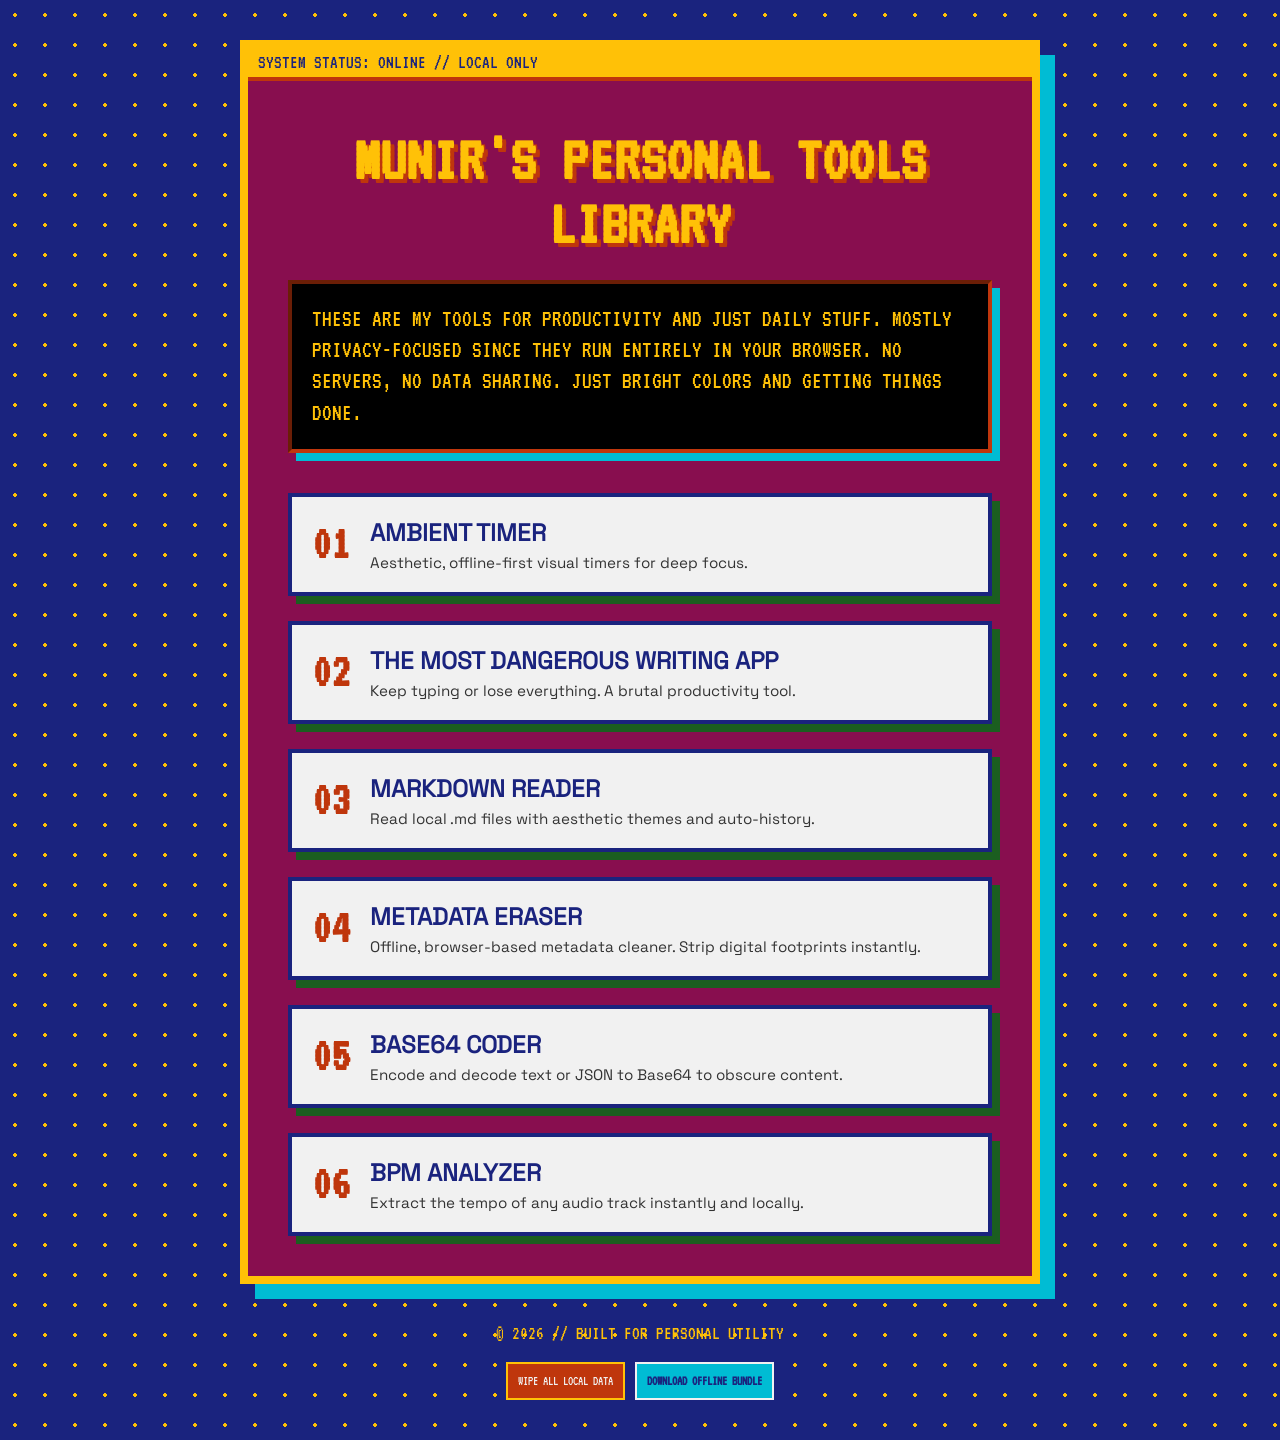
==== index.html @ 00fae7ec "refactor: remove background-remover tool and associated testing scripts" ====
<!DOCTYPE html>
<html lang="en">
<head>
    <meta charset="UTF-8">
    <meta name="viewport" content="width=device-width, initial-scale=1.0">
    <meta name="robots" content="noindex, nofollow">
    <title>Munir's Personal Tools Library</title>
    <link href="assets/css/space-grotesk.css" rel="stylesheet">
    <link href="assets/css/vt323.css" rel="stylesheet">
    
    <script src="assets/js/jszip.min.js"></script>
    <style>
        :root {
            --deep-indigo: #1a237e;
            --marigold: #ffc107;
            --burnt-orange: #bf360c;
            --deep-magenta: #880e4f;
            --vibrant-pink: #c2185b;
            --peacock: #00bcd4;
            --forest-green: #1b5e20;
            --white-silk: #f1f1f1;
        }

        * { box-sizing: border-box; }

        body {
            background-color: var(--deep-indigo);
            /* Retro 90s dot grid pattern using Marigold */
            background-image: radial-gradient(var(--marigold) 2px, transparent 2px);
            background-size: 30px 30px;
            color: var(--white-silk);
            font-family: 'Space Grotesk', sans-serif;
            margin: 0;
            padding: 40px 20px;
            display: flex;
            flex-direction: column;
            align-items: center;
            min-height: 100vh;
        }

        /* The Main 90s Container */
        .hub-container {
            background: var(--deep-magenta);
            border: 8px solid var(--marigold);
            width: 100%;
            max-width: 800px;
            padding: 40px;
            box-shadow: 15px 15px 0px var(--peacock);
            position: relative;
        }

        /* Classic 90s Marquee replacement */
        .status-bar {
            background: var(--marigold);
            color: var(--deep-indigo);
            font-family: 'VT323', monospace;
            font-size: 1.2rem;
            padding: 5px 10px;
            border-bottom: 4px solid var(--burnt-orange);
            position: absolute;
            top: 0;
            left: 0;
            width: 100%;
            text-transform: uppercase;
        }

        h1 {
            font-family: 'VT323', monospace;
            font-size: 4rem;
            color: var(--marigold);
            margin: 40px 0 20px 0;
            text-shadow: 4px 4px var(--burnt-orange);
            line-height: 1;
            text-align: center;
        }

        .intro {
        font-family: 'VT323', monospace;
        font-size: 1.5rem;
        line-height: 1.3;
        text-align: left;
        margin-bottom: 40px;
        background: #000000; /* Harsh black like a terminal */
        color: var(--marigold);
        padding: 20px;
        border: 4px inset var(--burnt-orange); /* Classic 90s 3D inset border */
        text-transform: uppercase;
        box-shadow: 8px 8px 0px var(--peacock);
        }

        /* Directory List */
        .tool-list {
            display: flex;
            flex-direction: column;
            gap: 25px;
        }

        .tool-link {
            text-decoration: none;
            background: var(--white-silk);
            color: var(--deep-indigo);
            padding: 20px;
            display: flex;
            align-items: center;
            border: 4px solid var(--deep-indigo);
            box-shadow: 8px 8px 0px var(--forest-green);
            transition: all 0.1s ease-in-out;
            cursor: pointer;
        }

        .tool-link:hover {
            transform: translate(-4px, -4px);
            box-shadow: 12px 12px 0px var(--peacock);
            background: var(--marigold);
        }

        .tool-link:active {
            transform: translate(4px, 4px);
            box-shadow: 4px 4px 0px var(--burnt-orange);
        }

        .tool-number {
            font-family: 'VT323', monospace;
            font-size: 3rem;
            color: var(--burnt-orange);
            margin-right: 20px;
            font-weight: bold;
        }

        .tool-details {
            display: flex;
            flex-direction: column;
        }

        .tool-title {
            font-size: 1.5rem;
            font-weight: 700;
            text-transform: uppercase;
            margin-bottom: 5px;
        }

        .tool-desc {
            font-size: 0.95rem;
            font-weight: 400;
            color: #333;
        }

        /* Web 1.0 Footer */
        footer {
            margin-top: 40px;
            font-family: 'VT323', monospace;
            font-size: 1.2rem;
            color: var(--marigold);
            text-align: center;
            text-transform: uppercase;
        }
        @media (max-width: 600px) {
            .hub-container { padding: 20px; border-width: 4px; box-shadow: 8px 8px 0px var(--peacock); }
            h1 { font-size: 2.5rem; margin-top: 50px; } /* Extra top margin for the status bar */
            .tool-link { padding: 15px; }
            .tool-number { font-size: 2rem; margin-right: 15px; }
            .tool-title { font-size: 1.2rem; }
        }

        /* Modal for download instructions */
        .download-modal {
            position: fixed;
            inset: 0;
            background: rgba(0, 0, 0, 0.9);
            z-index: 9999;
            display: flex;
            align-items: center;
            justify-content: center;
            padding: 20px;
        }
        .download-modal-content {
            background: var(--deep-indigo);
            border: 6px solid var(--marigold);
            padding: 30px;
            max-width: 500px;
            text-align: center;
            box-shadow: 15px 15px 0px var(--peacock);
        }
        .download-modal h2 {
            font-family: 'VT323', monospace;
            color: var(--marigold);
            font-size: 2.5rem;
            margin-top: 0;
        }
        .download-modal p {
            font-size: 1.1rem;
            line-height: 1.5;
            margin: 20px 0;
        }
        .download-progress {
            height: 10px;
            background: rgba(255, 255, 255, 0.1);
            border: 2px solid var(--marigold);
            margin: 20px 0;
            overflow: hidden;
        }
        #download-bar {
            height: 100%;
            width: 0%;
            background: var(--marigold);
            transition: width 0.3s;
        }
    </style>
</head>
<body>

    <div id="download-modal-container"></div>

    <div class="hub-container">
        <div class="status-bar">System Status: ONLINE // LOCAL ONLY</div>
        
        <h1>MUNIR'S PERSONAL TOOLS LIBRARY</h1>
        
        <p class="intro">
            These are my tools for productivity and just daily stuff. Mostly privacy-focused since they run entirely in your browser. No servers, no data sharing. Just bright colors and getting things done.
        </p>

        <div class="tool-list">
            <a href="ambient-timer.html" class="tool-link">
                <div class="tool-number">01</div>
                <div class="tool-details">
                    <span class="tool-title">Ambient Timer</span>
                    <span class="tool-desc">Aesthetic, offline-first visual timers for deep focus.</span>
                </div>
            </a>

            <a href="dangerous-writer.html" class="tool-link">
                <div class="tool-number">02</div>
                <div class="tool-details">
                    <span class="tool-title">The Most Dangerous Writing App</span>
                    <span class="tool-desc">Keep typing or lose everything. A brutal productivity tool.</span>
                </div>
            </a>

            <a href="md-reader.html" class="tool-link">
                <div class="tool-number">03</div>
                <div class="tool-details">
                    <span class="tool-title">Markdown Reader</span>
                    <span class="tool-desc">Read local .md files with aesthetic themes and auto-history.</span>
                </div>
            </a>

            <a href="metadata-eraser.html" class="tool-link">
                <div class="tool-number">04</div>
                <div class="tool-details">
                    <span class="tool-title">Metadata Eraser</span>
                    <span class="tool-desc">Offline, browser-based metadata cleaner. Strip digital footprints instantly.</span>
                </div>
            </a>

            <a href="base64-coder.html" class="tool-link">
                <div class="tool-number">05</div>
                <div class="tool-details">
                    <span class="tool-title">Base64 Coder</span>
                    <span class="tool-desc">Encode and decode text or JSON to Base64 to obscure content.</span>
                </div>
            </a>

            <a href="bpm_calculator.html" class="tool-link">
                <div class="tool-number">06</div>
                <div class="tool-details">
                    <span class="tool-title">BPM Analyzer</span>
                    <span class="tool-desc">Extract the tempo of any audio track instantly and locally.</span>
                </div>
            </a>
        </div>
    </div>

    <footer>
        &copy; 2026 // Built for personal utility<br><br>
        <div style="display:flex; justify-content:center; gap:10px;">
            <button onclick="wipeAllData()" style="background: var(--burnt-orange); color: var(--white-silk); padding: 10px; border: 2px solid var(--marigold); cursor: pointer; font-family: 'VT323', monospace; text-transform: uppercase;">Wipe All Local Data</button>
            <button onclick="downloadOffline()" style="background: var(--peacock); color: var(--deep-indigo); padding: 10px; border: 2px solid var(--white-silk); cursor: pointer; font-family: 'VT323', monospace; text-transform: uppercase; font-weight: bold;">Download Offline Bundle</button>
        </div>
    </footer>

    <script>
    function wipeAllData() {
        if(confirm("Are you sure? This will delete all saved themes, preferences, and your markdown reading history.")) {
            localStorage.clear();
            sessionStorage.clear();
            alert("All local data has been successfully wiped. System clean.");
            location.reload();
        }
    }

    async function downloadOffline() {
        const modalContainer = document.getElementById('download-modal-container');
        modalContainer.innerHTML = `
            <div class="download-modal">
                <div class="download-modal-content">
                    <h2 id="modal-title">PREPARING BUNDLE...</h2>
                    <p id="modal-status">Gathering all the tools, fonts, and music for you.</p>
                    <div class="download-progress"><div id="download-bar"></div></div>
                    <button id="modal-close" class="hidden" onclick="this.closest('.download-modal').remove()" style="background: var(--peacock); color: var(--deep-indigo); padding: 10px 20px; border: none; cursor: pointer; font-family: 'VT323', monospace; text-transform: uppercase; font-weight: bold; font-size: 1.2rem;">Got it!</button>
                </div>
            </div>
        `;

        const files = [
            'index.html',
            'dangerous-writer.html',
            'metadata-eraser.html',
            'md-reader.html',
            'ambient-timer.html',
            'base64-coder.html',
            'bpm_calculator.html',
            'LICENSE',
            'assets/css/space-grotesk.css',
            'assets/css/vt323.css',
            'assets/js/jszip.min.js',
            'assets/js/marked.min.js',
            'assets/fonts/space-grotesk/space-grotesk-latin-300-normal.woff',
            'assets/fonts/space-grotesk/space-grotesk-latin-300-normal.woff2',
            'assets/fonts/space-grotesk/space-grotesk-latin-400-normal.woff',
            'assets/fonts/space-grotesk/space-grotesk-latin-400-normal.woff2',
            'assets/fonts/space-grotesk/space-grotesk-latin-500-normal.woff',
            'assets/fonts/space-grotesk/space-grotesk-latin-500-normal.woff2',
            'assets/fonts/space-grotesk/space-grotesk-latin-600-normal.woff',
            'assets/fonts/space-grotesk/space-grotesk-latin-600-normal.woff2',
            'assets/fonts/space-grotesk/space-grotesk-latin-700-normal.woff',
            'assets/fonts/space-grotesk/space-grotesk-latin-700-normal.woff2',
            'assets/fonts/space-grotesk/space-grotesk-latin-ext-300-normal.woff',
            'assets/fonts/space-grotesk/space-grotesk-latin-ext-300-normal.woff2',
            'assets/fonts/space-grotesk/space-grotesk-latin-ext-400-normal.woff',
            'assets/fonts/space-grotesk/space-grotesk-latin-ext-400-normal.woff2',
            'assets/fonts/space-grotesk/space-grotesk-latin-ext-500-normal.woff',
            'assets/fonts/space-grotesk/space-grotesk-latin-ext-500-normal.woff2',
            'assets/fonts/space-grotesk/space-grotesk-latin-ext-600-normal.woff',
            'assets/fonts/space-grotesk/space-grotesk-latin-ext-600-normal.woff2',
            'assets/fonts/space-grotesk/space-grotesk-latin-ext-700-normal.woff',
            'assets/fonts/space-grotesk/space-grotesk-latin-ext-700-normal.woff2',
            'assets/fonts/space-grotesk/space-grotesk-vietnamese-300-normal.woff',
            'assets/fonts/space-grotesk/space-grotesk-vietnamese-300-normal.woff2',
            'assets/fonts/space-grotesk/space-grotesk-vietnamese-400-normal.woff',
            'assets/fonts/space-grotesk/space-grotesk-vietnamese-400-normal.woff2',
            'assets/fonts/space-grotesk/space-grotesk-vietnamese-500-normal.woff',
            'assets/fonts/space-grotesk/space-grotesk-vietnamese-500-normal.woff2',
            'assets/fonts/space-grotesk/space-grotesk-vietnamese-600-normal.woff',
            'assets/fonts/space-grotesk/space-grotesk-vietnamese-600-normal.woff2',
            'assets/fonts/space-grotesk/space-grotesk-vietnamese-700-normal.woff',
            'assets/fonts/space-grotesk/space-grotesk-vietnamese-700-normal.woff2',
            'assets/fonts/vt323/vt323-latin-400-normal.woff',
            'assets/fonts/vt323/vt323-latin-400-normal.woff2',
            'assets/fonts/vt323/vt323-latin-ext-400-normal.woff',
            'assets/fonts/vt323/vt323-latin-ext-400-normal.woff2',
            'assets/fonts/vt323/vt323-vietnamese-400-normal.woff',
            'assets/fonts/vt323/vt323-vietnamese-400-normal.woff2',
            'assets/music/audio1.mp3',
            'assets/music/audio2.mp3',
            'assets/music/audio3.mp3',
            'assets/music/audio4.mp3'
        ];

        const zip = new JSZip();
        const bar = document.getElementById('download-bar');
        const status = document.getElementById('modal-status');
        
        try {
            for (let i = 0; i < files.length; i++) {
                const filePath = files[i];
                status.innerText = `Fetching: ${filePath}`;
                const response = await fetch(filePath);
                if (!response.ok) throw new Error(`Failed to fetch ${filePath}`);
                const blob = await response.blob();
                
                // Rename index.html to Launch Tools.html for non-technical users
                const zipPath = filePath === 'index.html' ? 'Launch Tools.html' : filePath;
                zip.file(zipPath, blob);
                
                bar.style.width = `${((i + 1) / files.length) * 100}%`;
            }

            status.innerText = "Compressing bundle...";
            const content = await zip.generateAsync({type: "blob"});
            
            const link = document.createElement('a');
            link.href = URL.createObjectURL(content);
            link.download = "Munirs_Tools_Library.zip";
            link.click();

            document.getElementById('modal-title').innerText = "DOWNLOAD COMPLETE!";
            status.innerHTML = "<strong>Next Steps:</strong><br>1. Unzip the file you just downloaded.<br>2. Open <strong>'Launch Tools.html'</strong> in your browser.<br>3. Bookmark it to use your tools offline anytime!";
            document.getElementById('modal-close').classList.remove('hidden');

        } catch (err) {
            console.error(err);
            status.innerText = "Error creating bundle. Please try again.";
            document.getElementById('modal-close').classList.remove('hidden');
        }
    }
    </script>
</body>
</html>
---- assets/css/space-grotesk.css ----
/* space-grotesk-vietnamese-400-normal */
@font-face {
  font-family: 'Space Grotesk';
  font-style: normal;
  font-display: swap;
  font-weight: 400;
  src: url(../fonts/space-grotesk/space-grotesk-vietnamese-400-normal.woff2) format('woff2'), url(../fonts/space-grotesk/space-grotesk-vietnamese-400-normal.woff) format('woff');
  unicode-range: U+0102-0103,U+0110-0111,U+0128-0129,U+0168-0169,U+01A0-01A1,U+01AF-01B0,U+0300-0301,U+0303-0304,U+0308-0309,U+0323,U+0329,U+1EA0-1EF9,U+20AB;
}

/* space-grotesk-latin-ext-400-normal */
@font-face {
  font-family: 'Space Grotesk';
  font-style: normal;
  font-display: swap;
  font-weight: 400;
  src: url(../fonts/space-grotesk/space-grotesk-latin-ext-400-normal.woff2) format('woff2'), url(../fonts/space-grotesk/space-grotesk-latin-ext-400-normal.woff) format('woff');
  unicode-range: U+0100-02BA,U+02BD-02C5,U+02C7-02CC,U+02CE-02D7,U+02DD-02FF,U+0304,U+0308,U+0329,U+1D00-1DBF,U+1E00-1E9F,U+1EF2-1EFF,U+2020,U+20A0-20AB,U+20AD-20C0,U+2113,U+2C60-2C7F,U+A720-A7FF;
}

/* space-grotesk-latin-400-normal */
@font-face {
  font-family: 'Space Grotesk';
  font-style: normal;
  font-display: swap;
  font-weight: 400;
  src: url(../fonts/space-grotesk/space-grotesk-latin-400-normal.woff2) format('woff2'), url(../fonts/space-grotesk/space-grotesk-latin-400-normal.woff) format('woff');
  unicode-range: U+0000-00FF,U+0131,U+0152-0153,U+02BB-02BC,U+02C6,U+02DA,U+02DC,U+0304,U+0308,U+0329,U+2000-206F,U+20AC,U+2122,U+2191,U+2193,U+2212,U+2215,U+FEFF,U+FFFD;
}
---- assets/css/vt323.css ----
/* vt323-vietnamese-400-normal */
@font-face {
  font-family: 'VT323';
  font-style: normal;
  font-display: swap;
  font-weight: 400;
  src: url(../fonts/vt323/vt323-vietnamese-400-normal.woff2) format('woff2'), url(../fonts/vt323/vt323-vietnamese-400-normal.woff) format('woff');
  unicode-range: U+0102-0103,U+0110-0111,U+0128-0129,U+0168-0169,U+01A0-01A1,U+01AF-01B0,U+0300-0301,U+0303-0304,U+0308-0309,U+0323,U+0329,U+1EA0-1EF9,U+20AB;
}

/* vt323-latin-ext-400-normal */
@font-face {
  font-family: 'VT323';
  font-style: normal;
  font-display: swap;
  font-weight: 400;
  src: url(../fonts/vt323/vt323-latin-ext-400-normal.woff2) format('woff2'), url(../fonts/vt323/vt323-latin-ext-400-normal.woff) format('woff');
  unicode-range: U+0100-02BA,U+02BD-02C5,U+02C7-02CC,U+02CE-02D7,U+02DD-02FF,U+0304,U+0308,U+0329,U+1D00-1DBF,U+1E00-1E9F,U+1EF2-1EFF,U+2020,U+20A0-20AB,U+20AD-20C0,U+2113,U+2C60-2C7F,U+A720-A7FF;
}

/* vt323-latin-400-normal */
@font-face {
  font-family: 'VT323';
  font-style: normal;
  font-display: swap;
  font-weight: 400;
  src: url(../fonts/vt323/vt323-latin-400-normal.woff2) format('woff2'), url(../fonts/vt323/vt323-latin-400-normal.woff) format('woff');
  unicode-range: U+0000-00FF,U+0131,U+0152-0153,U+02BB-02BC,U+02C6,U+02DA,U+02DC,U+0304,U+0308,U+0329,U+2000-206F,U+20AC,U+2122,U+2191,U+2193,U+2212,U+2215,U+FEFF,U+FFFD;
}
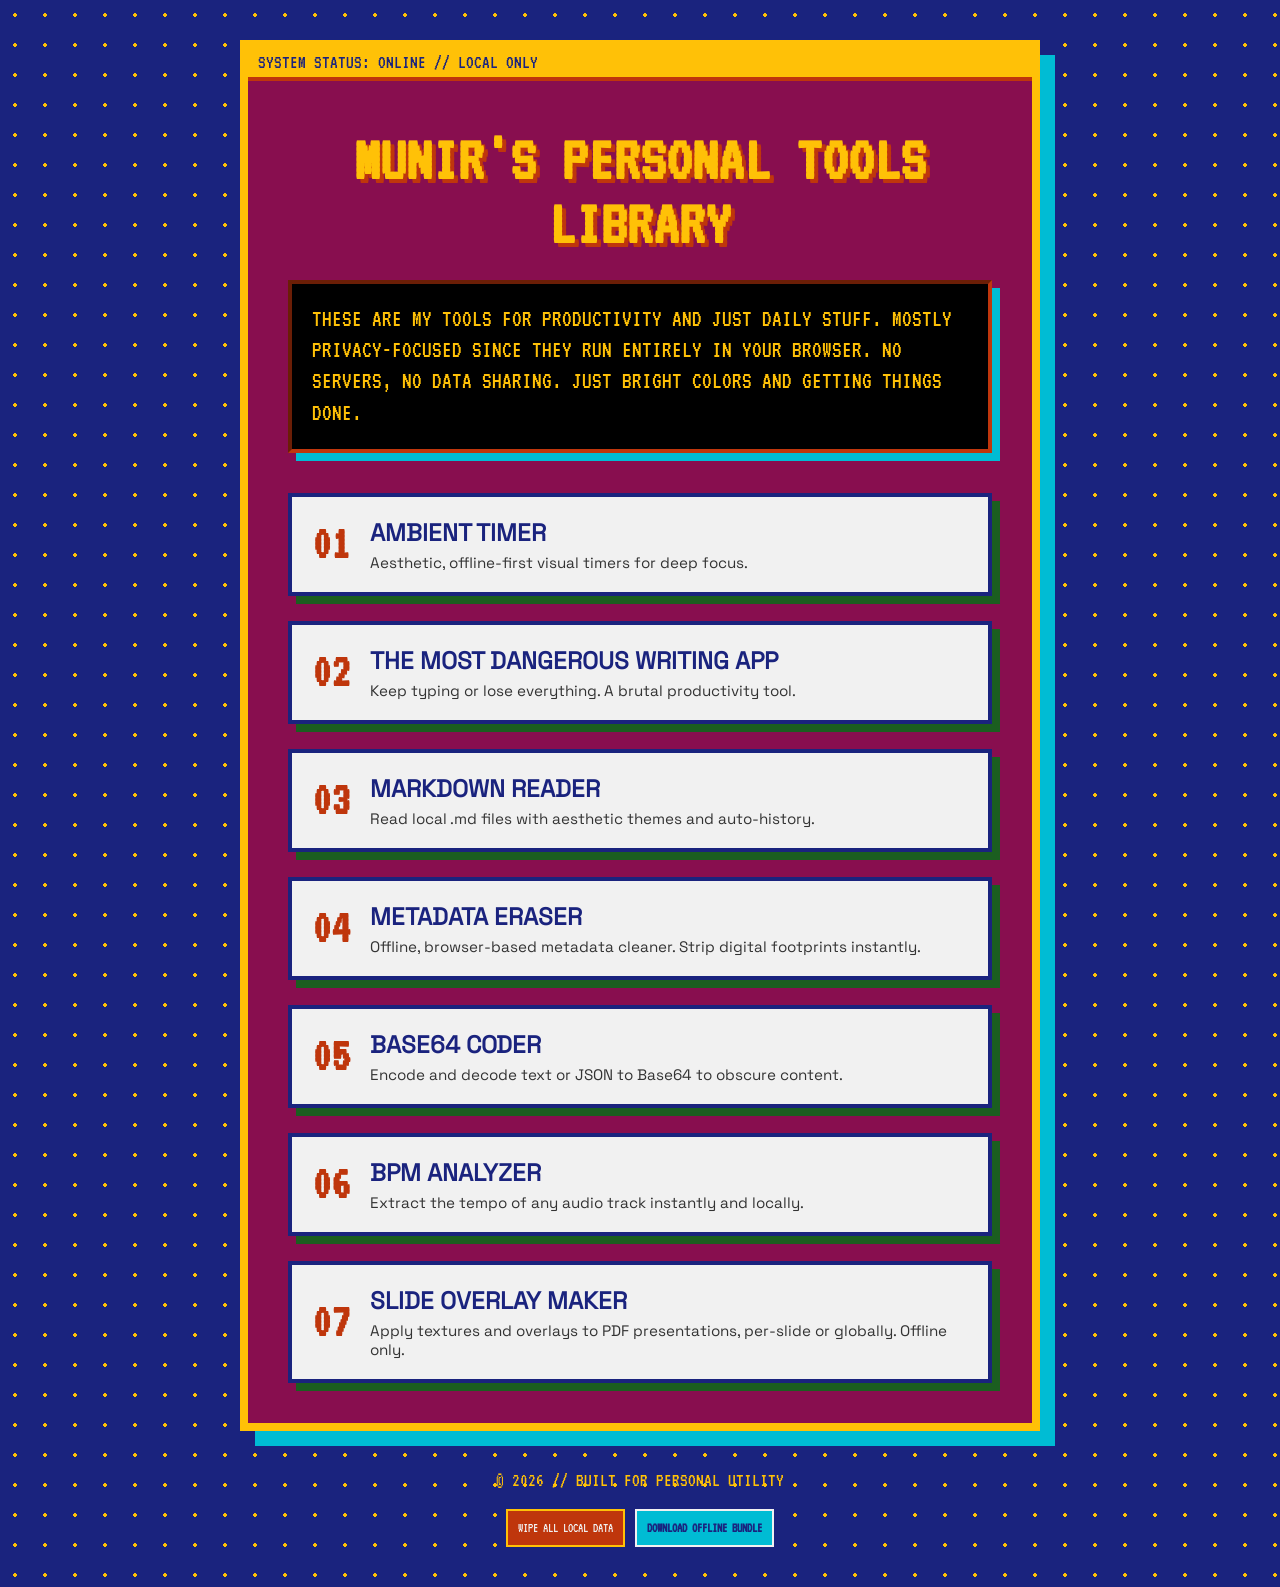
==== commit 12c88c5e: "slide overlay tool added" ====
--- a/index.html
+++ b/index.html
@@ -268,6 +268,14 @@
                     <span class="tool-desc">Extract the tempo of any audio track instantly and locally.</span>
                 </div>
             </a>
+
+            <a href="slide-overlay.html" class="tool-link">
+                <div class="tool-number">07</div>
+                <div class="tool-details">
+                    <span class="tool-title">Slide Overlay Maker</span>
+                    <span class="tool-desc">Apply textures and overlays to PDF presentations, per-slide or globally. Offline only.</span>
+                </div>
+            </a>
         </div>
     </div>
 
@@ -310,6 +318,7 @@
             'ambient-timer.html',
             'base64-coder.html',
             'bpm_calculator.html',
+            'slide-overlay.html',
             'LICENSE',
             'assets/css/space-grotesk.css',
             'assets/css/vt323.css',
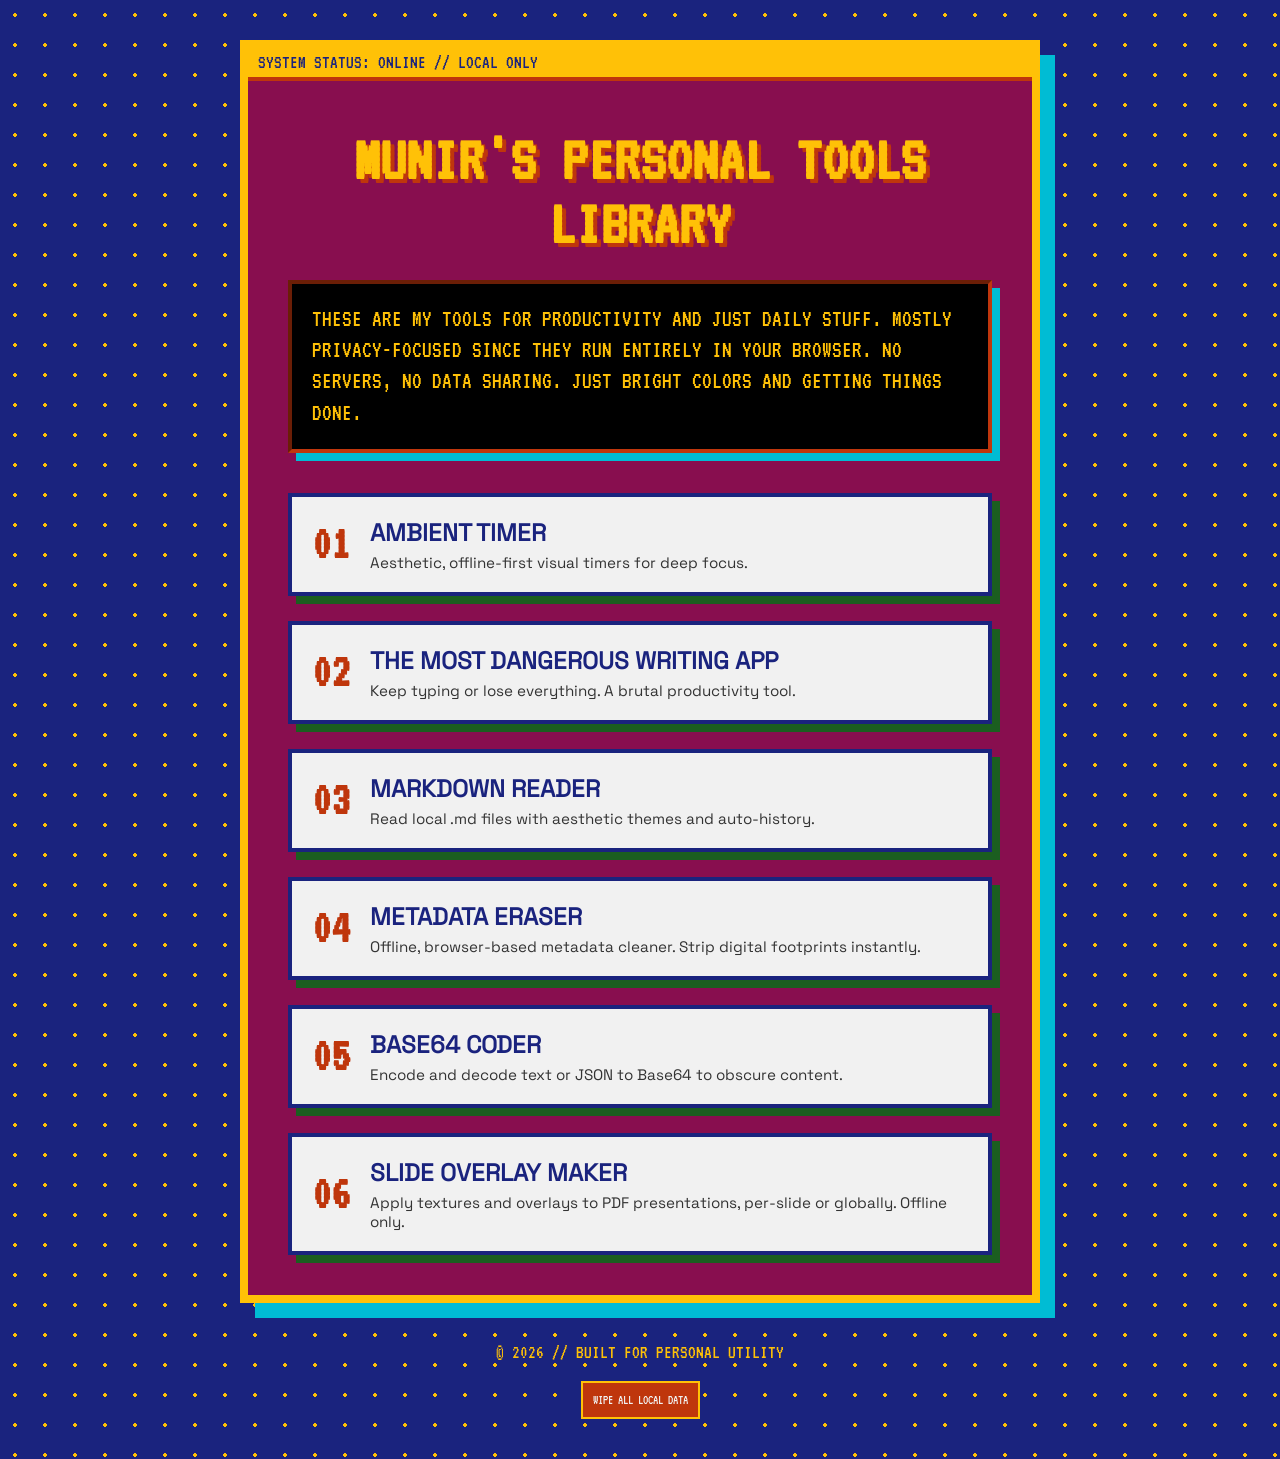
==== commit f3554fff: "feat: add PWA support with service worker, manifest, and consistent back navigation across tools." ====
--- a/index.html
+++ b/index.html
@@ -7,8 +7,7 @@
     <title>Munir's Personal Tools Library</title>
     <link href="assets/css/space-grotesk.css" rel="stylesheet">
     <link href="assets/css/vt323.css" rel="stylesheet">
-    
-    <script src="assets/js/jszip.min.js"></script>
+    <link rel="manifest" href="manifest.json">
     <style>
         :root {
             --deep-indigo: #1a237e;
@@ -261,16 +260,8 @@
                 </div>
             </a>
 
-            <a href="bpm_calculator.html" class="tool-link">
+            <a href="slide-overlay.html" class="tool-link">
                 <div class="tool-number">06</div>
-                <div class="tool-details">
-                    <span class="tool-title">BPM Analyzer</span>
-                    <span class="tool-desc">Extract the tempo of any audio track instantly and locally.</span>
-                </div>
-            </a>
-
-            <a href="slide-overlay.html" class="tool-link">
-                <div class="tool-number">07</div>
                 <div class="tool-details">
                     <span class="tool-title">Slide Overlay Maker</span>
                     <span class="tool-desc">Apply textures and overlays to PDF presentations, per-slide or globally. Offline only.</span>
@@ -283,7 +274,7 @@
         &copy; 2026 // Built for personal utility<br><br>
         <div style="display:flex; justify-content:center; gap:10px;">
             <button onclick="wipeAllData()" style="background: var(--burnt-orange); color: var(--white-silk); padding: 10px; border: 2px solid var(--marigold); cursor: pointer; font-family: 'VT323', monospace; text-transform: uppercase;">Wipe All Local Data</button>
-            <button onclick="downloadOffline()" style="background: var(--peacock); color: var(--deep-indigo); padding: 10px; border: 2px solid var(--white-silk); cursor: pointer; font-family: 'VT323', monospace; text-transform: uppercase; font-weight: bold;">Download Offline Bundle</button>
+            <button id="install-btn" style="display: none; background: var(--peacock); color: var(--deep-indigo); padding: 10px; border: 2px solid var(--white-silk); cursor: pointer; font-family: 'VT323', monospace; text-transform: uppercase; font-weight: bold;">Install Offline App</button>
         </div>
     </footer>
 
@@ -297,112 +288,45 @@
         }
     }
 
-    async function downloadOffline() {
-        const modalContainer = document.getElementById('download-modal-container');
-        modalContainer.innerHTML = `
-            <div class="download-modal">
-                <div class="download-modal-content">
-                    <h2 id="modal-title">PREPARING BUNDLE...</h2>
-                    <p id="modal-status">Gathering all the tools, fonts, and music for you.</p>
-                    <div class="download-progress"><div id="download-bar"></div></div>
-                    <button id="modal-close" class="hidden" onclick="this.closest('.download-modal').remove()" style="background: var(--peacock); color: var(--deep-indigo); padding: 10px 20px; border: none; cursor: pointer; font-family: 'VT323', monospace; text-transform: uppercase; font-weight: bold; font-size: 1.2rem;">Got it!</button>
-                </div>
-            </div>
-        `;
-
-        const files = [
-            'index.html',
-            'dangerous-writer.html',
-            'metadata-eraser.html',
-            'md-reader.html',
-            'ambient-timer.html',
-            'base64-coder.html',
-            'bpm_calculator.html',
-            'slide-overlay.html',
-            'LICENSE',
-            'assets/css/space-grotesk.css',
-            'assets/css/vt323.css',
-            'assets/js/jszip.min.js',
-            'assets/js/marked.min.js',
-            'assets/fonts/space-grotesk/space-grotesk-latin-300-normal.woff',
-            'assets/fonts/space-grotesk/space-grotesk-latin-300-normal.woff2',
-            'assets/fonts/space-grotesk/space-grotesk-latin-400-normal.woff',
-            'assets/fonts/space-grotesk/space-grotesk-latin-400-normal.woff2',
-            'assets/fonts/space-grotesk/space-grotesk-latin-500-normal.woff',
-            'assets/fonts/space-grotesk/space-grotesk-latin-500-normal.woff2',
-            'assets/fonts/space-grotesk/space-grotesk-latin-600-normal.woff',
-            'assets/fonts/space-grotesk/space-grotesk-latin-600-normal.woff2',
-            'assets/fonts/space-grotesk/space-grotesk-latin-700-normal.woff',
-            'assets/fonts/space-grotesk/space-grotesk-latin-700-normal.woff2',
-            'assets/fonts/space-grotesk/space-grotesk-latin-ext-300-normal.woff',
-            'assets/fonts/space-grotesk/space-grotesk-latin-ext-300-normal.woff2',
-            'assets/fonts/space-grotesk/space-grotesk-latin-ext-400-normal.woff',
-            'assets/fonts/space-grotesk/space-grotesk-latin-ext-400-normal.woff2',
-            'assets/fonts/space-grotesk/space-grotesk-latin-ext-500-normal.woff',
-            'assets/fonts/space-grotesk/space-grotesk-latin-ext-500-normal.woff2',
-            'assets/fonts/space-grotesk/space-grotesk-latin-ext-600-normal.woff',
-            'assets/fonts/space-grotesk/space-grotesk-latin-ext-600-normal.woff2',
-            'assets/fonts/space-grotesk/space-grotesk-latin-ext-700-normal.woff',
-            'assets/fonts/space-grotesk/space-grotesk-latin-ext-700-normal.woff2',
-            'assets/fonts/space-grotesk/space-grotesk-vietnamese-300-normal.woff',
-            'assets/fonts/space-grotesk/space-grotesk-vietnamese-300-normal.woff2',
-            'assets/fonts/space-grotesk/space-grotesk-vietnamese-400-normal.woff',
-            'assets/fonts/space-grotesk/space-grotesk-vietnamese-400-normal.woff2',
-            'assets/fonts/space-grotesk/space-grotesk-vietnamese-500-normal.woff',
-            'assets/fonts/space-grotesk/space-grotesk-vietnamese-500-normal.woff2',
-            'assets/fonts/space-grotesk/space-grotesk-vietnamese-600-normal.woff',
-            'assets/fonts/space-grotesk/space-grotesk-vietnamese-600-normal.woff2',
-            'assets/fonts/space-grotesk/space-grotesk-vietnamese-700-normal.woff',
-            'assets/fonts/space-grotesk/space-grotesk-vietnamese-700-normal.woff2',
-            'assets/fonts/vt323/vt323-latin-400-normal.woff',
-            'assets/fonts/vt323/vt323-latin-400-normal.woff2',
-            'assets/fonts/vt323/vt323-latin-ext-400-normal.woff',
-            'assets/fonts/vt323/vt323-latin-ext-400-normal.woff2',
-            'assets/fonts/vt323/vt323-vietnamese-400-normal.woff',
-            'assets/fonts/vt323/vt323-vietnamese-400-normal.woff2',
-            'assets/music/audio1.mp3',
-            'assets/music/audio2.mp3',
-            'assets/music/audio3.mp3',
-            'assets/music/audio4.mp3'
-        ];
-
-        const zip = new JSZip();
-        const bar = document.getElementById('download-bar');
-        const status = document.getElementById('modal-status');
-        
-        try {
-            for (let i = 0; i < files.length; i++) {
-                const filePath = files[i];
-                status.innerText = `Fetching: ${filePath}`;
-                const response = await fetch(filePath);
-                if (!response.ok) throw new Error(`Failed to fetch ${filePath}`);
-                const blob = await response.blob();
-                
-                // Rename index.html to Launch Tools.html for non-technical users
-                const zipPath = filePath === 'index.html' ? 'Launch Tools.html' : filePath;
-                zip.file(zipPath, blob);
-                
-                bar.style.width = `${((i + 1) / files.length) * 100}%`;
-            }
-
-            status.innerText = "Compressing bundle...";
-            const content = await zip.generateAsync({type: "blob"});
-            
-            const link = document.createElement('a');
-            link.href = URL.createObjectURL(content);
-            link.download = "Munirs_Tools_Library.zip";
-            link.click();
-
-            document.getElementById('modal-title').innerText = "DOWNLOAD COMPLETE!";
-            status.innerHTML = "<strong>Next Steps:</strong><br>1. Unzip the file you just downloaded.<br>2. Open <strong>'Launch Tools.html'</strong> in your browser.<br>3. Bookmark it to use your tools offline anytime!";
-            document.getElementById('modal-close').classList.remove('hidden');
-
-        } catch (err) {
-            console.error(err);
-            status.innerText = "Error creating bundle. Please try again.";
-            document.getElementById('modal-close').classList.remove('hidden');
-        }
+    // Service Worker Registration
+    if ('serviceWorker' in navigator) {
+        window.addEventListener('load', () => {
+            navigator.serviceWorker.register('./sw.js')
+                .then(reg => console.log('Service Worker registered successfully!', reg.scope))
+                .catch(err => console.error('Service Worker registration failed:', err));
+        });
     }
+
+    // PWA Install Prompt
+    let deferredPrompt;
+    const installBtn = document.getElementById('install-btn');
+
+    window.addEventListener('beforeinstallprompt', (e) => {
+        // Prevent Chrome 67 and earlier from automatically showing the prompt
+        e.preventDefault();
+        // Stash the event so it can be triggered later.
+        deferredPrompt = e;
+        // Update UI to notify the user they can install the PWA
+        installBtn.style.display = 'block';
+    });
+
+    installBtn.addEventListener('click', async () => {
+        if (!deferredPrompt) return;
+        // Show the prompt
+        deferredPrompt.prompt();
+        // Wait for the user to respond to the prompt
+        const { outcome } = await deferredPrompt.userChoice;
+        console.log(`User response to the install prompt: ${outcome}`);
+        // We've used the prompt, and can't use it again
+        deferredPrompt = null;
+        // Hide the install button
+        installBtn.style.display = 'none';
+    });
+
+    window.addEventListener('appinstalled', (evt) => {
+        console.log('PWA was installed successfully!');
+        installBtn.style.display = 'none';
+    });
     </script>
 </body>
 </html>
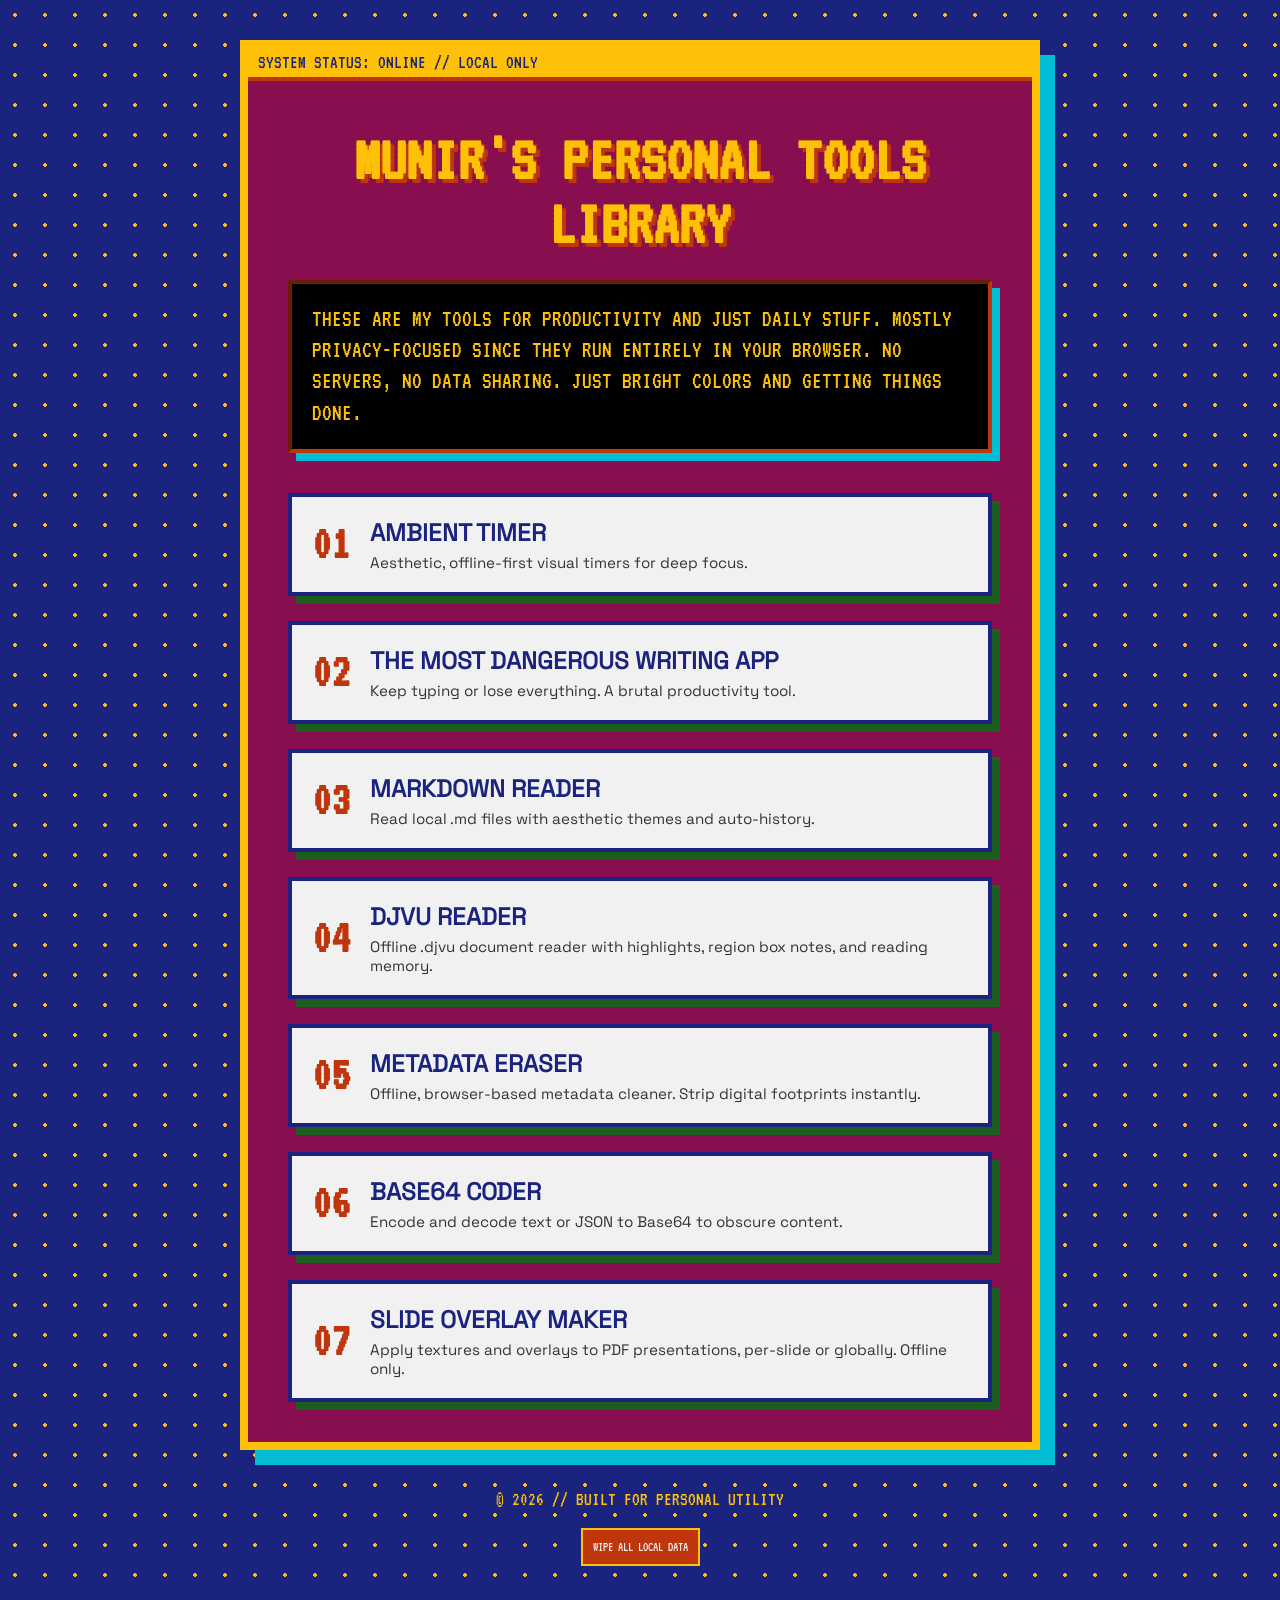
==== commit 3fce9d70: "feat: add offline DJVU document reader tool" ====
--- a/index.html
+++ b/index.html
@@ -244,8 +244,16 @@
                 </div>
             </a>
 
+            <a href="djvu-reader.html" class="tool-link">
+                <div class="tool-number">04</div>
+                <div class="tool-details">
+                    <span class="tool-title">DJVU Reader</span>
+                    <span class="tool-desc">Offline .djvu document reader with highlights, region box notes, and reading memory.</span>
+                </div>
+            </a>
+
             <a href="metadata-eraser.html" class="tool-link">
-                <div class="tool-number">04</div>
+                <div class="tool-number">05</div>
                 <div class="tool-details">
                     <span class="tool-title">Metadata Eraser</span>
                     <span class="tool-desc">Offline, browser-based metadata cleaner. Strip digital footprints instantly.</span>
@@ -253,7 +261,7 @@
             </a>
 
             <a href="base64-coder.html" class="tool-link">
-                <div class="tool-number">05</div>
+                <div class="tool-number">06</div>
                 <div class="tool-details">
                     <span class="tool-title">Base64 Coder</span>
                     <span class="tool-desc">Encode and decode text or JSON to Base64 to obscure content.</span>
@@ -261,7 +269,7 @@
             </a>
 
             <a href="slide-overlay.html" class="tool-link">
-                <div class="tool-number">06</div>
+                <div class="tool-number">07</div>
                 <div class="tool-details">
                     <span class="tool-title">Slide Overlay Maker</span>
                     <span class="tool-desc">Apply textures and overlays to PDF presentations, per-slide or globally. Offline only.</span>
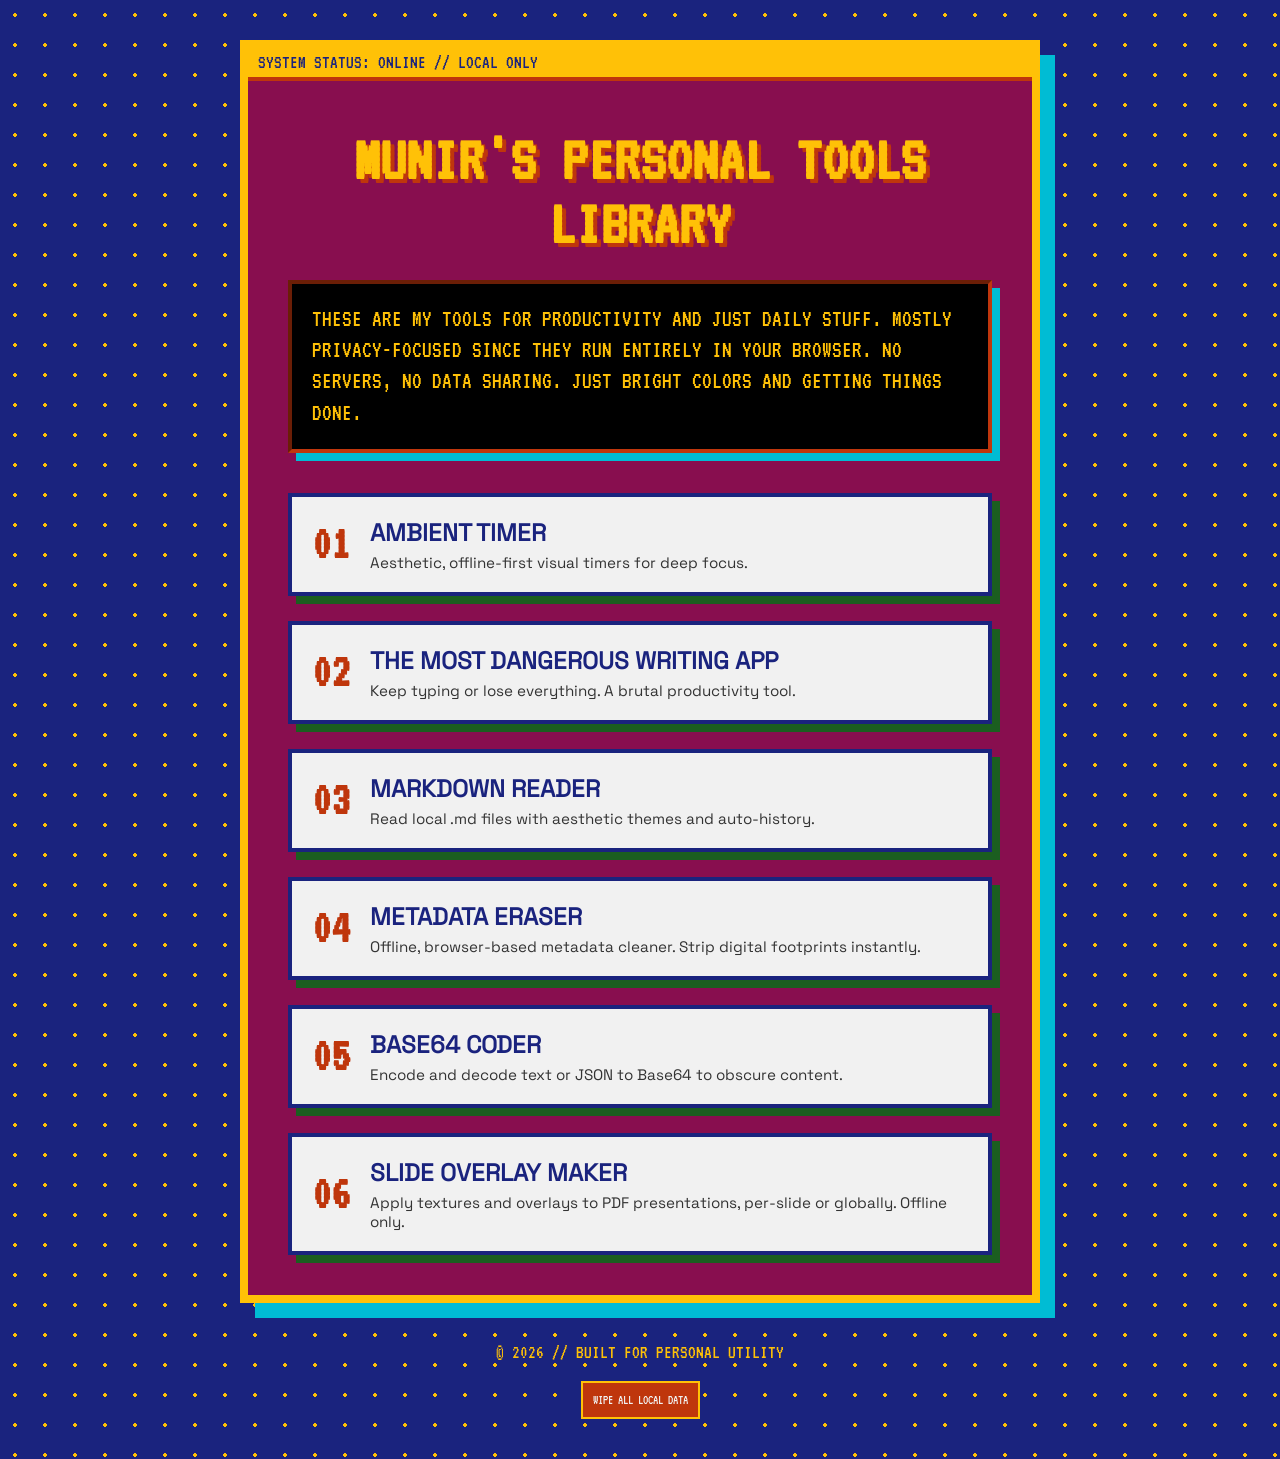
==== commit 20314df3: "fix: resolve DjVu selector pathing to fallback to DjVu.Viewer dynamically" ====
--- a/index.html
+++ b/index.html
@@ -244,16 +244,8 @@
                 </div>
             </a>
 
-            <a href="djvu-reader.html" class="tool-link">
+            <a href="metadata-eraser.html" class="tool-link">
                 <div class="tool-number">04</div>
-                <div class="tool-details">
-                    <span class="tool-title">DJVU Reader</span>
-                    <span class="tool-desc">Offline .djvu document reader with highlights, region box notes, and reading memory.</span>
-                </div>
-            </a>
-
-            <a href="metadata-eraser.html" class="tool-link">
-                <div class="tool-number">05</div>
                 <div class="tool-details">
                     <span class="tool-title">Metadata Eraser</span>
                     <span class="tool-desc">Offline, browser-based metadata cleaner. Strip digital footprints instantly.</span>
@@ -261,7 +253,7 @@
             </a>
 
             <a href="base64-coder.html" class="tool-link">
-                <div class="tool-number">06</div>
+                <div class="tool-number">05</div>
                 <div class="tool-details">
                     <span class="tool-title">Base64 Coder</span>
                     <span class="tool-desc">Encode and decode text or JSON to Base64 to obscure content.</span>
@@ -269,7 +261,7 @@
             </a>
 
             <a href="slide-overlay.html" class="tool-link">
-                <div class="tool-number">07</div>
+                <div class="tool-number">06</div>
                 <div class="tool-details">
                     <span class="tool-title">Slide Overlay Maker</span>
                     <span class="tool-desc">Apply textures and overlays to PDF presentations, per-slide or globally. Offline only.</span>
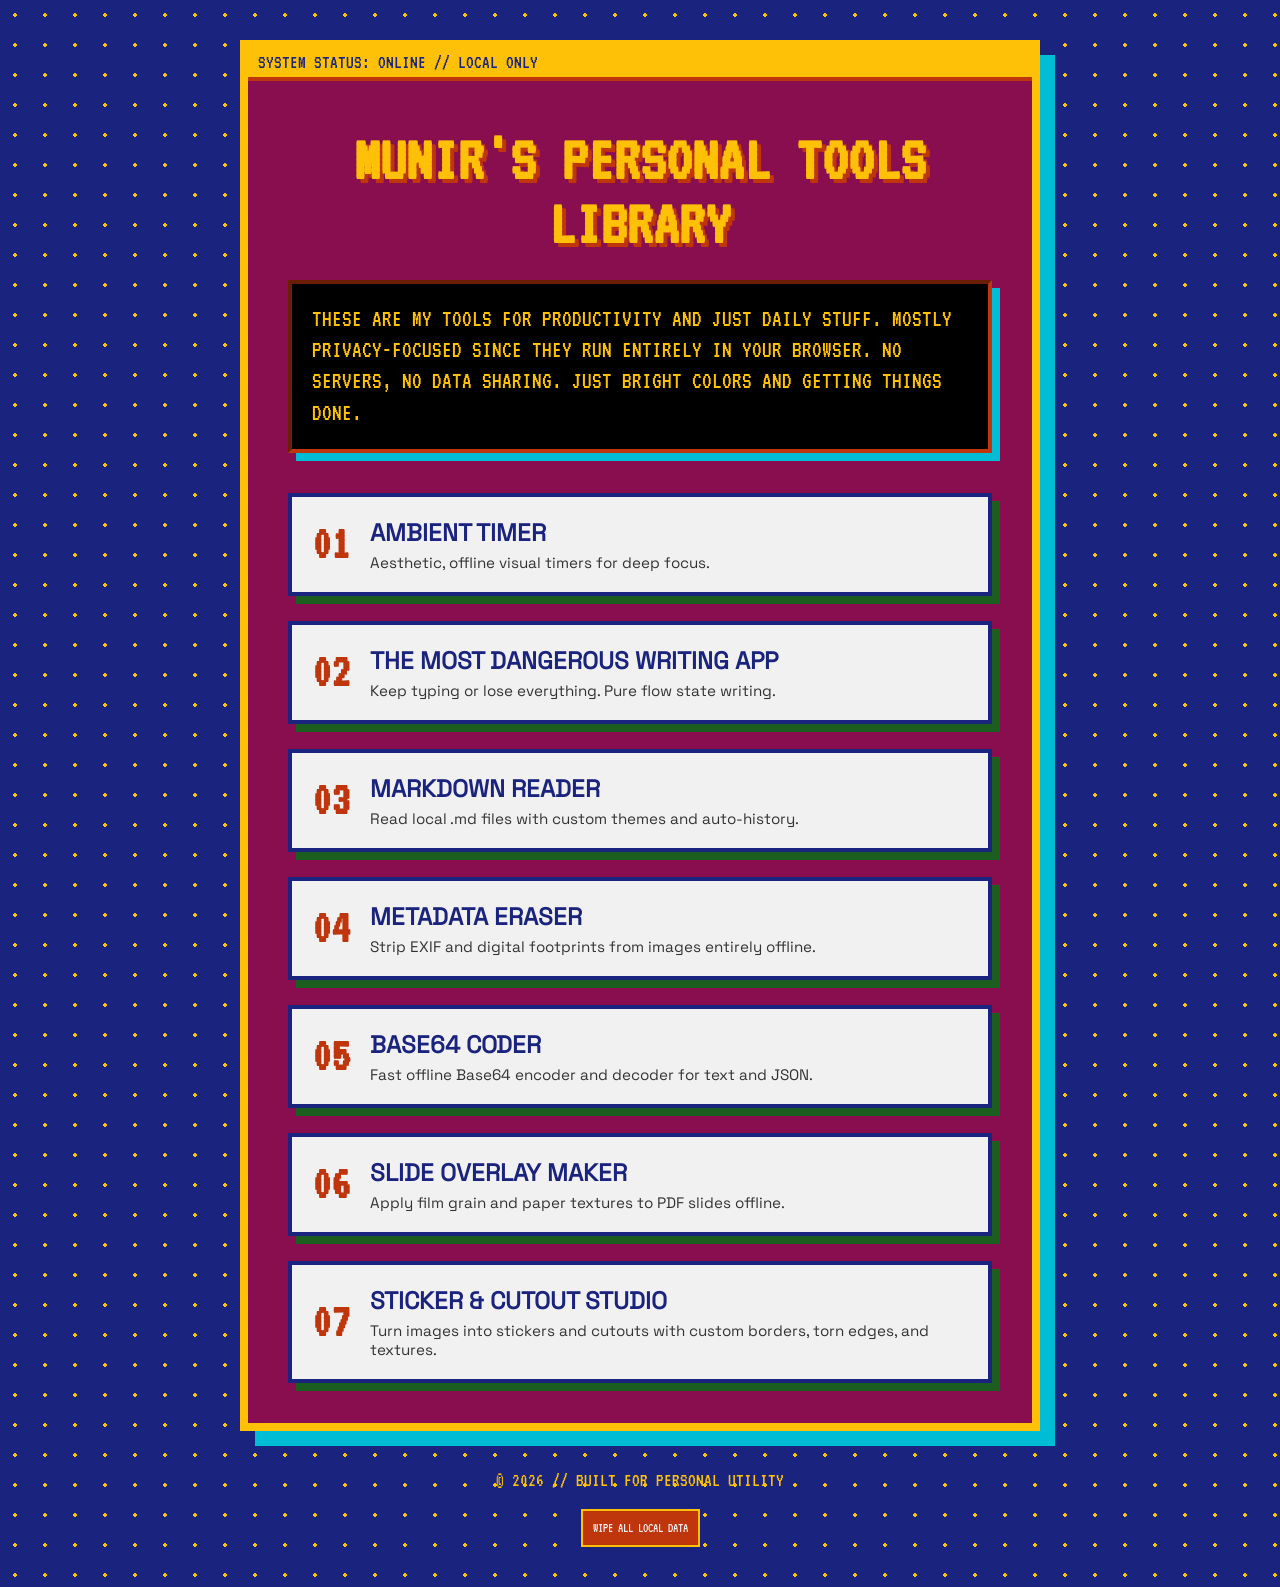
==== commit 889c6ef4: "feat: add Sticker & Cutout Studio tool and refine tool descriptions" ====
--- a/index.html
+++ b/index.html
@@ -224,7 +224,7 @@
                 <div class="tool-number">01</div>
                 <div class="tool-details">
                     <span class="tool-title">Ambient Timer</span>
-                    <span class="tool-desc">Aesthetic, offline-first visual timers for deep focus.</span>
+                    <span class="tool-desc">Aesthetic, offline visual timers for deep focus.</span>
                 </div>
             </a>
 
@@ -232,7 +232,7 @@
                 <div class="tool-number">02</div>
                 <div class="tool-details">
                     <span class="tool-title">The Most Dangerous Writing App</span>
-                    <span class="tool-desc">Keep typing or lose everything. A brutal productivity tool.</span>
+                    <span class="tool-desc">Keep typing or lose everything. Pure flow state writing.</span>
                 </div>
             </a>
 
@@ -240,7 +240,7 @@
                 <div class="tool-number">03</div>
                 <div class="tool-details">
                     <span class="tool-title">Markdown Reader</span>
-                    <span class="tool-desc">Read local .md files with aesthetic themes and auto-history.</span>
+                    <span class="tool-desc">Read local .md files with custom themes and auto-history.</span>
                 </div>
             </a>
 
@@ -248,7 +248,7 @@
                 <div class="tool-number">04</div>
                 <div class="tool-details">
                     <span class="tool-title">Metadata Eraser</span>
-                    <span class="tool-desc">Offline, browser-based metadata cleaner. Strip digital footprints instantly.</span>
+                    <span class="tool-desc">Strip EXIF and digital footprints from images entirely offline.</span>
                 </div>
             </a>
 
@@ -256,7 +256,7 @@
                 <div class="tool-number">05</div>
                 <div class="tool-details">
                     <span class="tool-title">Base64 Coder</span>
-                    <span class="tool-desc">Encode and decode text or JSON to Base64 to obscure content.</span>
+                    <span class="tool-desc">Fast offline Base64 encoder and decoder for text and JSON.</span>
                 </div>
             </a>
 
@@ -264,7 +264,15 @@
                 <div class="tool-number">06</div>
                 <div class="tool-details">
                     <span class="tool-title">Slide Overlay Maker</span>
-                    <span class="tool-desc">Apply textures and overlays to PDF presentations, per-slide or globally. Offline only.</span>
+                    <span class="tool-desc">Apply film grain and paper textures to PDF slides offline.</span>
+                </div>
+            </a>
+
+            <a href="paper-cutout-studio.html" class="tool-link">
+                <div class="tool-number">07</div>
+                <div class="tool-details">
+                    <span class="tool-title">Sticker & Cutout Studio</span>
+                    <span class="tool-desc">Turn images into stickers and cutouts with custom borders, torn edges, and textures.</span>
                 </div>
             </a>
         </div>
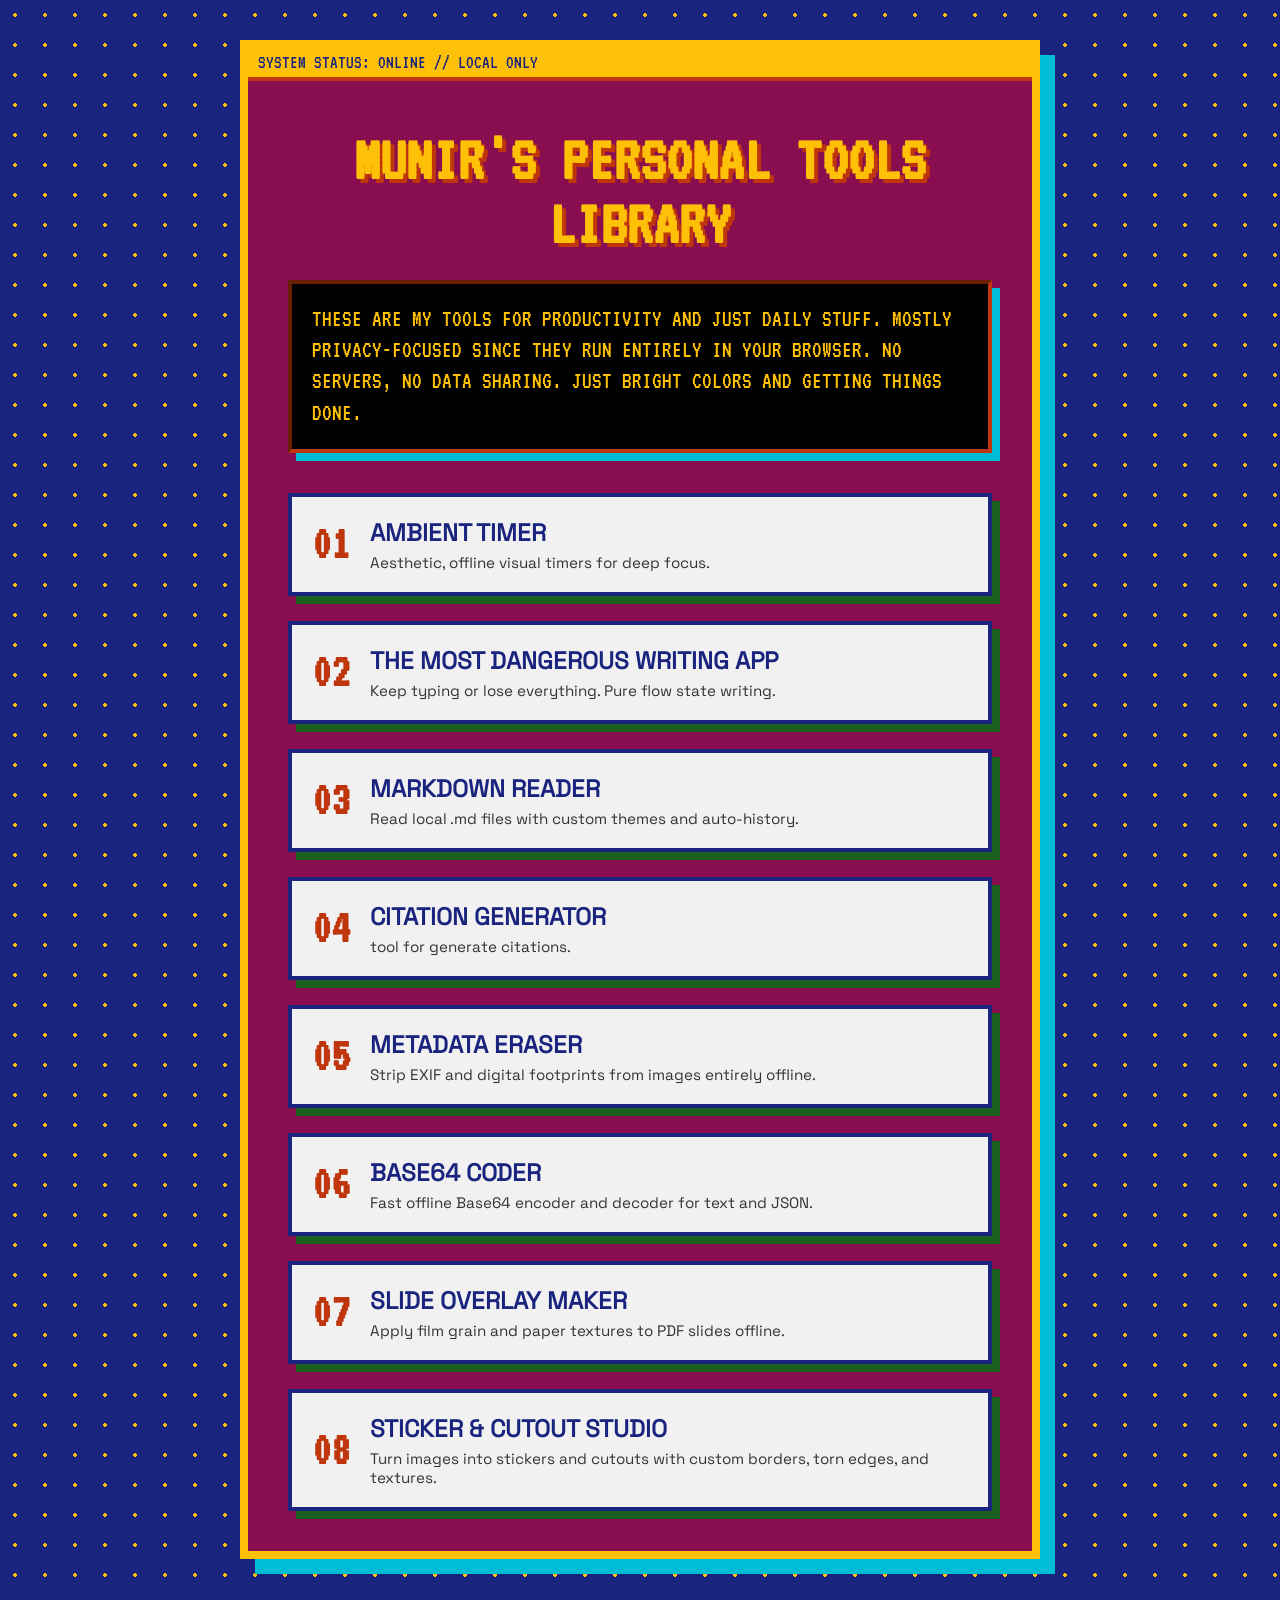
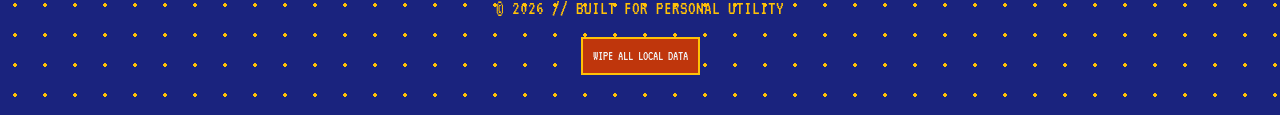
==== commit e747c011: "feat: add letter-news-citation tool and register it in service worker" ====
--- a/index.html
+++ b/index.html
@@ -1,5 +1,6 @@
 <!DOCTYPE html>
 <html lang="en">
+
 <head>
     <meta charset="UTF-8">
     <meta name="viewport" content="width=device-width, initial-scale=1.0">
@@ -20,7 +21,9 @@
             --white-silk: #f1f1f1;
         }
 
-        * { box-sizing: border-box; }
+        * {
+            box-sizing: border-box;
+        }
 
         body {
             background-color: var(--deep-indigo);
@@ -74,17 +77,19 @@
         }
 
         .intro {
-        font-family: 'VT323', monospace;
-        font-size: 1.5rem;
-        line-height: 1.3;
-        text-align: left;
-        margin-bottom: 40px;
-        background: #000000; /* Harsh black like a terminal */
-        color: var(--marigold);
-        padding: 20px;
-        border: 4px inset var(--burnt-orange); /* Classic 90s 3D inset border */
-        text-transform: uppercase;
-        box-shadow: 8px 8px 0px var(--peacock);
+            font-family: 'VT323', monospace;
+            font-size: 1.5rem;
+            line-height: 1.3;
+            text-align: left;
+            margin-bottom: 40px;
+            background: #000000;
+            /* Harsh black like a terminal */
+            color: var(--marigold);
+            padding: 20px;
+            border: 4px inset var(--burnt-orange);
+            /* Classic 90s 3D inset border */
+            text-transform: uppercase;
+            box-shadow: 8px 8px 0px var(--peacock);
         }
 
         /* Directory List */
@@ -153,12 +158,32 @@
             text-align: center;
             text-transform: uppercase;
         }
+
         @media (max-width: 600px) {
-            .hub-container { padding: 20px; border-width: 4px; box-shadow: 8px 8px 0px var(--peacock); }
-            h1 { font-size: 2.5rem; margin-top: 50px; } /* Extra top margin for the status bar */
-            .tool-link { padding: 15px; }
-            .tool-number { font-size: 2rem; margin-right: 15px; }
-            .tool-title { font-size: 1.2rem; }
+            .hub-container {
+                padding: 20px;
+                border-width: 4px;
+                box-shadow: 8px 8px 0px var(--peacock);
+            }
+
+            h1 {
+                font-size: 2.5rem;
+                margin-top: 50px;
+            }
+
+            /* Extra top margin for the status bar */
+            .tool-link {
+                padding: 15px;
+            }
+
+            .tool-number {
+                font-size: 2rem;
+                margin-right: 15px;
+            }
+
+            .tool-title {
+                font-size: 1.2rem;
+            }
         }
 
         /* Modal for download instructions */
@@ -172,6 +197,7 @@
             justify-content: center;
             padding: 20px;
         }
+
         .download-modal-content {
             background: var(--deep-indigo);
             border: 6px solid var(--marigold);
@@ -180,17 +206,20 @@
             text-align: center;
             box-shadow: 15px 15px 0px var(--peacock);
         }
+
         .download-modal h2 {
             font-family: 'VT323', monospace;
             color: var(--marigold);
             font-size: 2.5rem;
             margin-top: 0;
         }
+
         .download-modal p {
             font-size: 1.1rem;
             line-height: 1.5;
             margin: 20px 0;
         }
+
         .download-progress {
             height: 10px;
             background: rgba(255, 255, 255, 0.1);
@@ -198,6 +227,7 @@
             margin: 20px 0;
             overflow: hidden;
         }
+
         #download-bar {
             height: 100%;
             width: 0%;
@@ -206,17 +236,19 @@
         }
     </style>
 </head>
+
 <body>
 
     <div id="download-modal-container"></div>
 
     <div class="hub-container">
         <div class="status-bar">System Status: ONLINE // LOCAL ONLY</div>
-        
+
         <h1>MUNIR'S PERSONAL TOOLS LIBRARY</h1>
-        
+
         <p class="intro">
-            These are my tools for productivity and just daily stuff. Mostly privacy-focused since they run entirely in your browser. No servers, no data sharing. Just bright colors and getting things done.
+            These are my tools for productivity and just daily stuff. Mostly privacy-focused since they run entirely in
+            your browser. No servers, no data sharing. Just bright colors and getting things done.
         </p>
 
         <div class="tool-list">
@@ -244,8 +276,16 @@
                 </div>
             </a>
 
+            <a href="letter-news-citation.html" class="tool-link">
+                <div class="tool-number">04</div>
+                <div class="tool-details">
+                    <span class="tool-title">Citation generator</span>
+                    <span class="tool-desc">tool for generate citations.</span>
+                </div>
+            </a>
+
             <a href="metadata-eraser.html" class="tool-link">
-                <div class="tool-number">04</div>
+                <div class="tool-number">05</div>
                 <div class="tool-details">
                     <span class="tool-title">Metadata Eraser</span>
                     <span class="tool-desc">Strip EXIF and digital footprints from images entirely offline.</span>
@@ -253,7 +293,7 @@
             </a>
 
             <a href="base64-coder.html" class="tool-link">
-                <div class="tool-number">05</div>
+                <div class="tool-number">06</div>
                 <div class="tool-details">
                     <span class="tool-title">Base64 Coder</span>
                     <span class="tool-desc">Fast offline Base64 encoder and decoder for text and JSON.</span>
@@ -261,7 +301,7 @@
             </a>
 
             <a href="slide-overlay.html" class="tool-link">
-                <div class="tool-number">06</div>
+                <div class="tool-number">07</div>
                 <div class="tool-details">
                     <span class="tool-title">Slide Overlay Maker</span>
                     <span class="tool-desc">Apply film grain and paper textures to PDF slides offline.</span>
@@ -269,72 +309,79 @@
             </a>
 
             <a href="paper-cutout-studio.html" class="tool-link">
-                <div class="tool-number">07</div>
+                <div class="tool-number">08</div>
                 <div class="tool-details">
                     <span class="tool-title">Sticker & Cutout Studio</span>
-                    <span class="tool-desc">Turn images into stickers and cutouts with custom borders, torn edges, and textures.</span>
-                </div>
-            </a>
+                    <span class="tool-desc">Turn images into stickers and cutouts with custom borders, torn edges, and
+                        textures.</span>
+                </div>
+            </a>
+
         </div>
     </div>
 
     <footer>
         &copy; 2026 // Built for personal utility<br><br>
         <div style="display:flex; justify-content:center; gap:10px;">
-            <button onclick="wipeAllData()" style="background: var(--burnt-orange); color: var(--white-silk); padding: 10px; border: 2px solid var(--marigold); cursor: pointer; font-family: 'VT323', monospace; text-transform: uppercase;">Wipe All Local Data</button>
-            <button id="install-btn" style="display: none; background: var(--peacock); color: var(--deep-indigo); padding: 10px; border: 2px solid var(--white-silk); cursor: pointer; font-family: 'VT323', monospace; text-transform: uppercase; font-weight: bold;">Install Offline App</button>
+            <button onclick="wipeAllData()"
+                style="background: var(--burnt-orange); color: var(--white-silk); padding: 10px; border: 2px solid var(--marigold); cursor: pointer; font-family: 'VT323', monospace; text-transform: uppercase;">Wipe
+                All Local Data</button>
+            <button id="install-btn"
+                style="display: none; background: var(--peacock); color: var(--deep-indigo); padding: 10px; border: 2px solid var(--white-silk); cursor: pointer; font-family: 'VT323', monospace; text-transform: uppercase; font-weight: bold;">Install
+                Offline App</button>
         </div>
     </footer>
 
     <script>
-    function wipeAllData() {
-        if(confirm("Are you sure? This will delete all saved themes, preferences, and your markdown reading history.")) {
-            localStorage.clear();
-            sessionStorage.clear();
-            alert("All local data has been successfully wiped. System clean.");
-            location.reload();
-        }
-    }
-
-    // Service Worker Registration
-    if ('serviceWorker' in navigator) {
-        window.addEventListener('load', () => {
-            navigator.serviceWorker.register('./sw.js')
-                .then(reg => console.log('Service Worker registered successfully!', reg.scope))
-                .catch(err => console.error('Service Worker registration failed:', err));
+        function wipeAllData() {
+            if (confirm("Are you sure? This will delete all saved themes, preferences, and your markdown reading history.")) {
+                localStorage.clear();
+                sessionStorage.clear();
+                alert("All local data has been successfully wiped. System clean.");
+                location.reload();
+            }
+        }
+
+        // Service Worker Registration
+        if ('serviceWorker' in navigator) {
+            window.addEventListener('load', () => {
+                navigator.serviceWorker.register('./sw.js')
+                    .then(reg => console.log('Service Worker registered successfully!', reg.scope))
+                    .catch(err => console.error('Service Worker registration failed:', err));
+            });
+        }
+
+        // PWA Install Prompt
+        let deferredPrompt;
+        const installBtn = document.getElementById('install-btn');
+
+        window.addEventListener('beforeinstallprompt', (e) => {
+            // Prevent Chrome 67 and earlier from automatically showing the prompt
+            e.preventDefault();
+            // Stash the event so it can be triggered later.
+            deferredPrompt = e;
+            // Update UI to notify the user they can install the PWA
+            installBtn.style.display = 'block';
         });
-    }
-
-    // PWA Install Prompt
-    let deferredPrompt;
-    const installBtn = document.getElementById('install-btn');
-
-    window.addEventListener('beforeinstallprompt', (e) => {
-        // Prevent Chrome 67 and earlier from automatically showing the prompt
-        e.preventDefault();
-        // Stash the event so it can be triggered later.
-        deferredPrompt = e;
-        // Update UI to notify the user they can install the PWA
-        installBtn.style.display = 'block';
-    });
-
-    installBtn.addEventListener('click', async () => {
-        if (!deferredPrompt) return;
-        // Show the prompt
-        deferredPrompt.prompt();
-        // Wait for the user to respond to the prompt
-        const { outcome } = await deferredPrompt.userChoice;
-        console.log(`User response to the install prompt: ${outcome}`);
-        // We've used the prompt, and can't use it again
-        deferredPrompt = null;
-        // Hide the install button
-        installBtn.style.display = 'none';
-    });
-
-    window.addEventListener('appinstalled', (evt) => {
-        console.log('PWA was installed successfully!');
-        installBtn.style.display = 'none';
-    });
+
+        installBtn.addEventListener('click', async () => {
+            if (!deferredPrompt) return;
+            // Show the prompt
+            deferredPrompt.prompt();
+            // Wait for the user to respond to the prompt
+            const { outcome } = await deferredPrompt.userChoice;
+            console.log(`User response to the install prompt: ${outcome}`);
+            // We've used the prompt, and can't use it again
+            deferredPrompt = null;
+            // Hide the install button
+            installBtn.style.display = 'none';
+        });
+
+        window.addEventListener('appinstalled', (evt) => {
+            console.log('PWA was installed successfully!');
+            installBtn.style.display = 'none';
+        });
     </script>
 </body>
-</html>
+
+</html>
